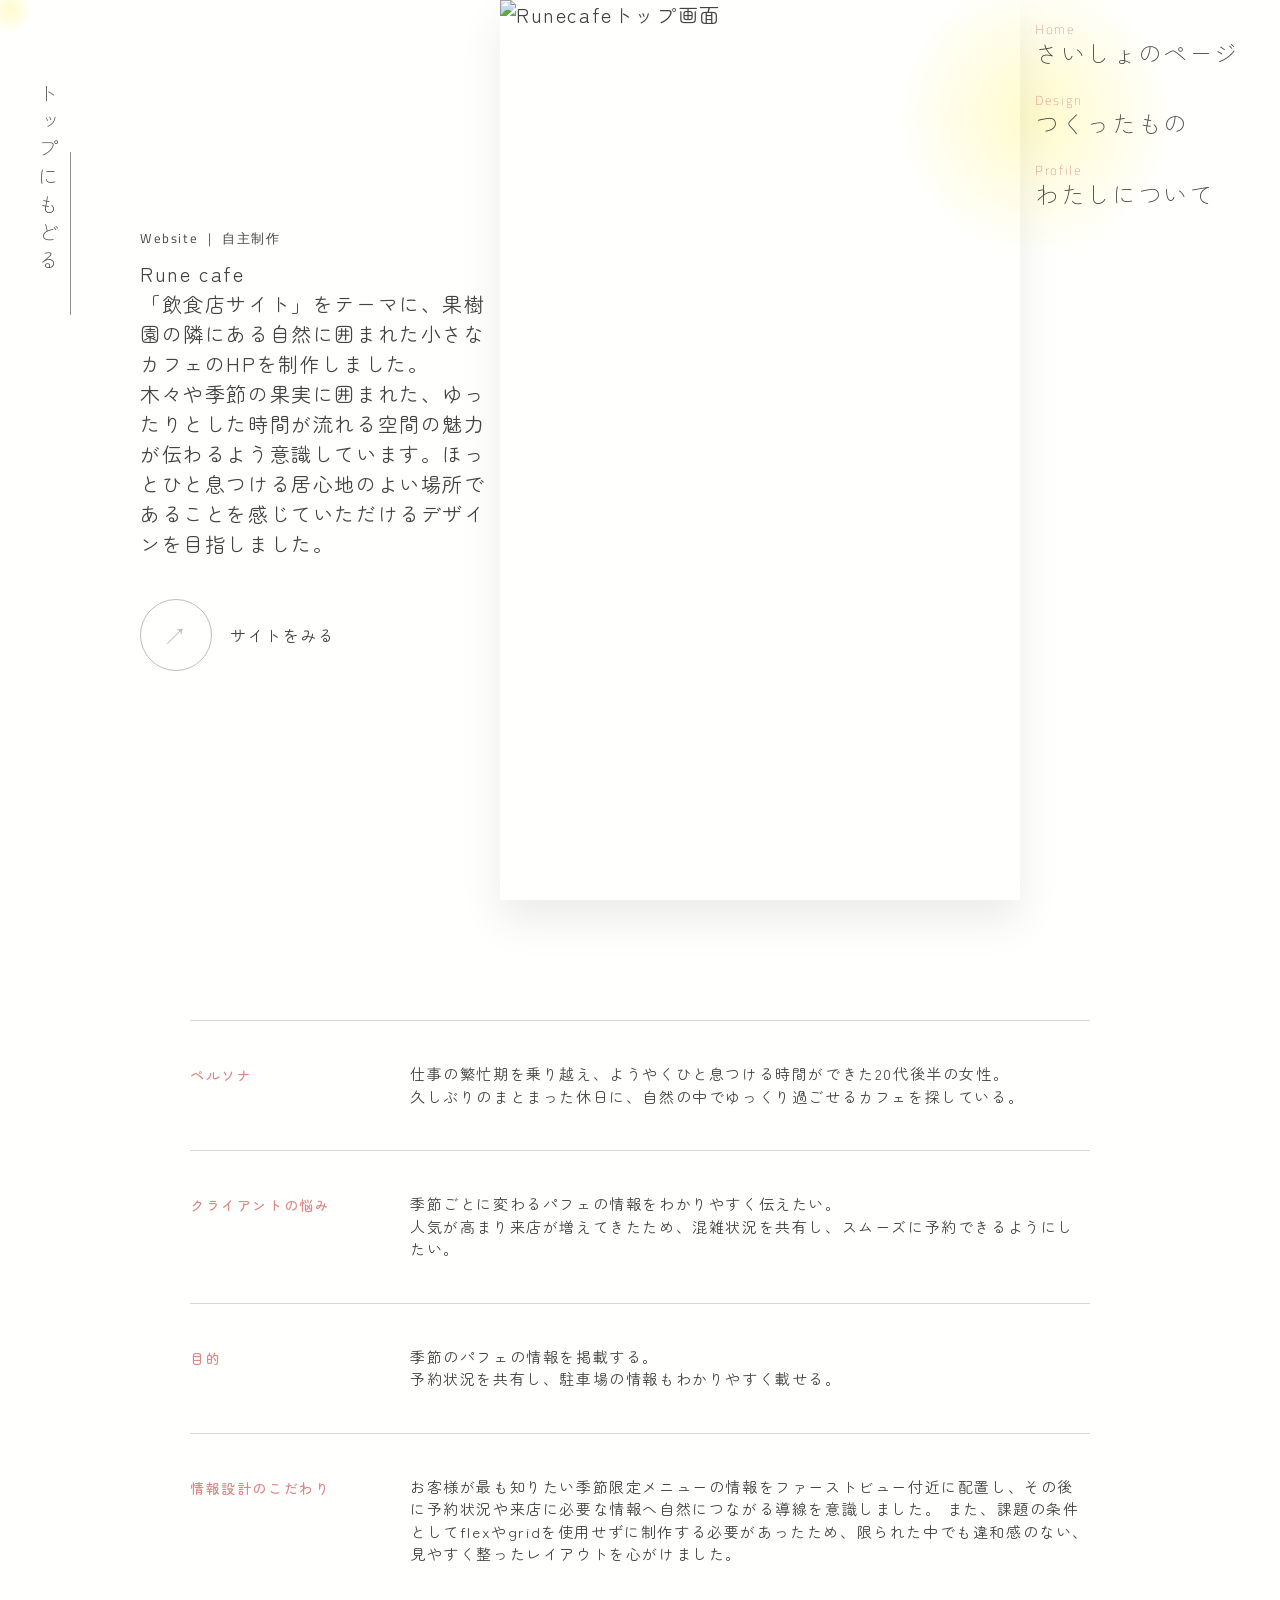
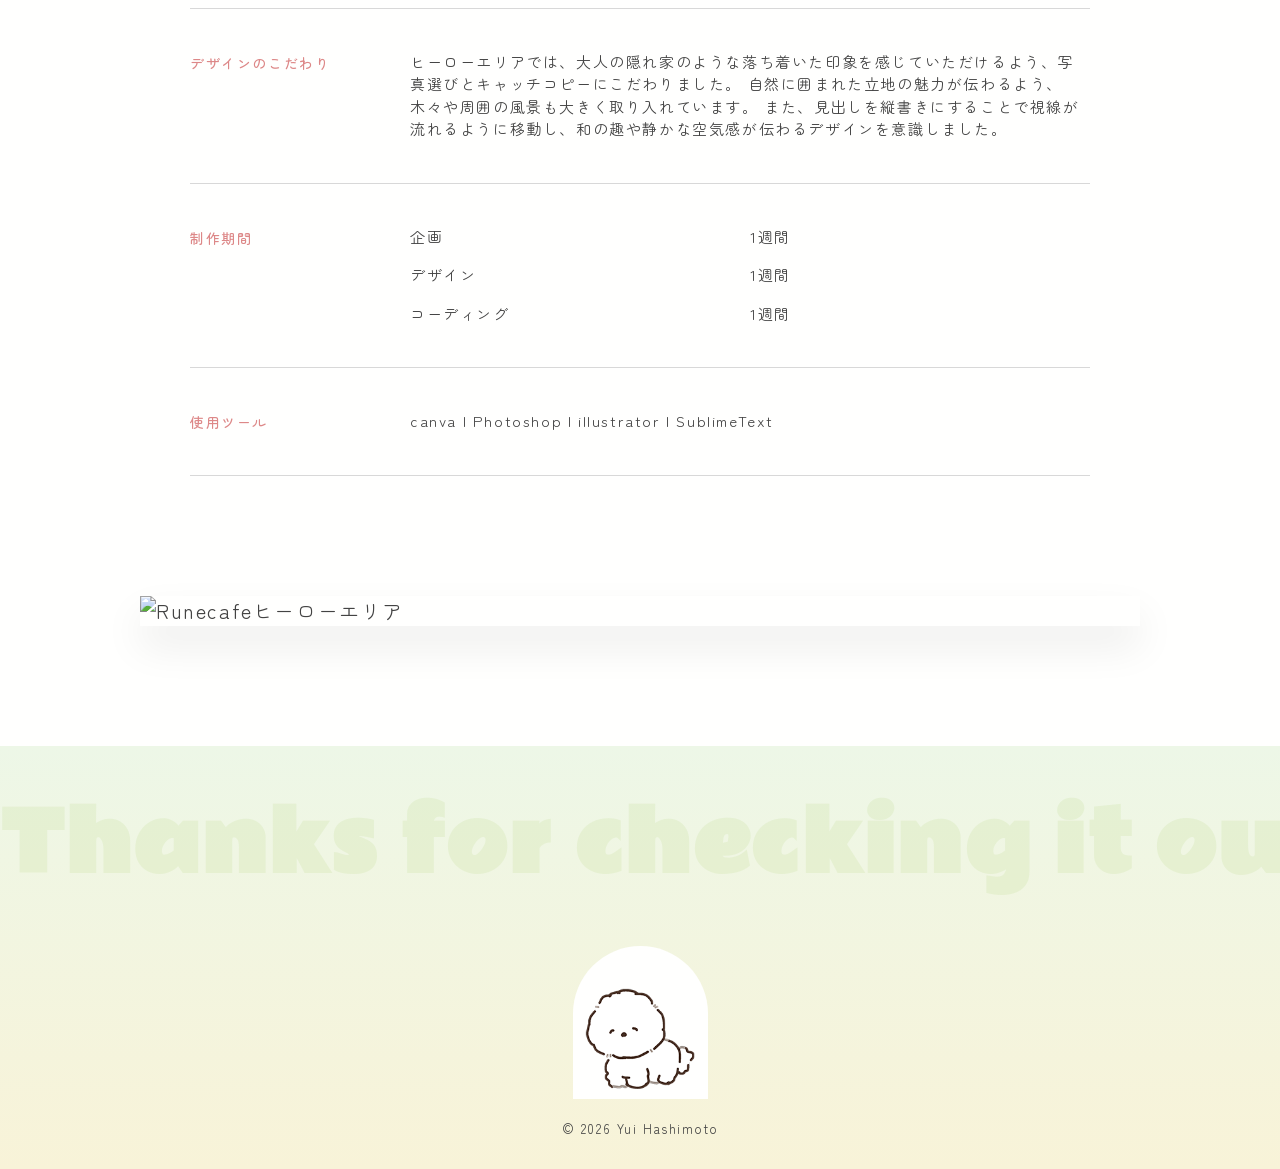
==== cafe.html @ f35b7fc3 "Create cafe.html for Rune cafe portfolio" ====
<!DOCTYPE html>
<html lang="ja">
<head>
	<meta charset="utf-8">
	<meta name="viewport" content="width=device-width, initial-scale=1">
	<title>Rune cafe-はしもとゆいのポートフォリオ</title>
	<!--IEの互換防止-->
	<meta http-equiv="X-UA-Compatible" content="IE=Edge">
	<!--携帯電話リンク防止-->
	<meta name="format-detection" content="telephone=no">
	<!--CSS読み込み-->
	<link rel="stylesheet" href="css/style.css">
	<!--JS読み込み-->
	<script src="js/common.js" defer></script>
	<!--AOSJS-->
   <link href="https://unpkg.com/aos@2.3.1/dist/aos.css" rel="stylesheet">
	<!--Google fontからfont読み込み-->
	<link rel="preconnect" href="https://fonts.googleapis.com">
	<link rel="preconnect" href="https://fonts.gstatic.com" crossorigin>
	<link href="https://fonts.googleapis.com/css2?family=Rammetto+One&family=Titillium+Web:ital,wght@0,200;0,300;1,200&family=Zen+Maru+Gothic:wght@300;400;500&display=swap" rel="stylesheet">
</head>
<body>
	<div class="wrap">
		<header class="header">

			<button class="hamburger" id="hamburger">
				<span></span>
				<span></span>
				<span></span>
			</button>

			<nav id="nav" class="nav">
				<a href="index.html#top" class="nav-item">
					<span class="title-sub">Home</span>
					<span class="nav-main">さいしょのページ</span>
				</a>
				<a href="index.html#works" class="nav-item">
					<span class="title-sub">Design</span>
					<span class="nav-main">つくったもの</span>
				</a>
				<a href="profile.html" class="nav-item">
					<span class="title-sub">Profile</span>
					<span class="nav-main">わたしについて</span>	
				</a>
			</nav>
			<div class="overlay"></div>
		</header>

		<main class="main">
			<a href="#top" class="vertical">トップにもどる</a>
			<!--profile section-->
			<section class="work-hero inner">
				<div class="work-hero-text">
					<p class="work-category">Website ｜ <span class="thin">自主制作</span></p>
					<h1 class="work-title-more">Rune cafe</h1>
					<p class="work-text-more">
						「飲食店サイト」をテーマに、果樹園の隣にある自然に囲まれた小さなカフェのHPを制作しました。<br>
						木々や季節の果実に囲まれた、ゆったりとした時間が流れる空間の魅力が伝わるよう意識しています。ほっとひと息つける居心地のよい場所であることを感じていただけるデザインを目指しました。
					</p>
				    <a href="https://kunren-web.com/webde/food/18hy/" class="site-link" target="_blank"
  rel="noopener noreferrer">
				      <span class="site-link-circle">↗</span>
				      <span>サイトをみる</span>
				    </a>
				</div>
				<div class="work-hero-image">
					<img src="img/cafe-top.jpg" alt="Runecafeトップ画面">
				</div>
    		</section>

		    <section class="detail-list inner">

		      <div class="detail-row">
		        <h2 class="detail-title">ペルソナ</h2>
		        <div class="detail-content">
		          仕事の繁忙期を乗り越え、ようやくひと息つける時間ができた20代後半の女性。<br>
		          久しぶりのまとまった休日に、自然の中でゆっくり過ごせるカフェを探している。
		        </div>
		      </div>

		      <div class="detail-row">
		        <h2 class="detail-title">クライアントの悩み</h2>
		        <div class="detail-content">
		          季節ごとに変わるパフェの情報をわかりやすく伝えたい。<br>
		          人気が高まり来店が増えてきたため、混雑状況を共有し、スムーズに予約できるようにしたい。
		        </div>
		      </div>

		      <div class="detail-row">
		        <h2 class="detail-title">目的</h2>
		        <div class="detail-content">
		          季節のパフェの情報を掲載する。<br>
		          予約状況を共有し、駐車場の情報もわかりやすく載せる。
		        </div>
		      </div>

		      <div class="detail-row">
		        <h2 class="detail-title">情報設計のこだわり</h2>
		        <div class="detail-content">
		        	お客様が最も知りたい季節限定メニューの情報をファーストビュー付近に配置し、その後に予約状況や来店に必要な情報へ自然につながる導線を意識しました。
					また、課題の条件としてflexやgridを使用せずに制作する必要があったため、限られた中でも違和感のない、見やすく整ったレイアウトを心がけました。
		        </div>
		      </div>

		      <div class="detail-row">
		        <h2 class="detail-title">デザインのこだわり</h2>
		        <div class="detail-content">
					ヒーローエリアでは、大人の隠れ家のような落ち着いた印象を感じていただけるよう、写真選びとキャッチコピーにこだわりました。
					自然に囲まれた立地の魅力が伝わるよう、木々や周囲の風景も大きく取り入れています。
					また、見出しを縦書きにすることで視線が流れるように移動し、和の趣や静かな空気感が伝わるデザインを意識しました。
		        </div>
		      </div>

		      <div class="detail-row">
		        <h2 class="detail-title">制作期間</h2>
		        <div class="detail-content schedule">
		          <div class="schedule-item"><span>企画</span><span>1週間</span></div>
		          <div class="schedule-item"><span>デザイン</span><span>1週間</span></div>
		          <div class="schedule-item"><span>コーディング</span><span>1週間</span></div>
		        </div>
		      </div>
		      <div class="detail-row">
		        <h2 class="detail-title">使用ツール</h2>
		        <div class="detail-content">
		          canva | Photoshop | illustrator | SublimeText
		        </div>
		      </div>
		    </section>
		    <section class="design-comp inner">
		    	<h2>
					<img src="img/cafe-hero.jpg" alt="Runecafeヒーローエリア">
				</h2>
			</section>
		</main>

		<!--footer-->
		<footer class="footer">
			<p class="footer-message">
				Thanks for checking it out.
			</p>

			<div class="footer-icon">
				<img src="img/inu-huwahuwa.png" alt="footer icon">
			</div>

			<p class="copyright">
			  © 2026 Yui Hashimoto
			</p>
		</footer>
	</div>

		<!--js-->
			<div id="mouse-stalker" class="mouse-stalker"></div>
		    <script src="https://unpkg.com/aos@2.3.1/dist/aos.js"></script>
		    <script>
			     AOS.init();
		    </script>
</body>
</html>
---- css/style.css ----
@charset "utf-8";
/*-----------Eric Meyer's CSS Reset (HTML5)-------------------------------------*/
/* http://meyerweb.com/eric/tools/css/reset/ 
   v2.0 | 20110126
   License: none (public domain)
*/

html, body, div, span, applet, object, iframe,
h1, h2, h3, h4, h5, h6, p, blockquote, pre,
a, abbr, acronym, address, big, cite, code,
del, dfn, em, img, ins, kbd, q, s, samp,
small, strike, strong, sub, sup, tt, var,
b, u, i, center,
dl, dt, dd, ol, ul, li,
fieldset, form, label, legend,
table, caption, tbody, tfoot, thead, tr, th, td,
article, aside, canvas, details, embed, 
figure, figcaption, footer, header, hgroup, 
menu, nav, output, ruby, section, summary,
time, mark, audio, video {
	margin: 0;
	padding: 0;
	border: 0;
	font-size: 100%;
	font: inherit;
	vertical-align: baseline;
}
/* HTML5 display-role reset for older browsers */
article, aside, details, figcaption, figure, 
footer, header, hgroup, menu, nav, section {
	display: block;
}
body {
	line-height: 1;
}
ol, ul {
	list-style: none;
}
blockquote, q {
	quotes: none;
}
blockquote:before, blockquote:after,
q:before, q:after {
	content: '';
	content: none;
}
table {
	border-collapse: collapse;
	border-spacing: 0;
}
/*--------------------------------------------------------------------------------*/
/*---------------common.js---------------*/
.mouse-stalker {
  pointer-events: none;
  position: fixed;
  top: -10px; 
  left: -10px; 
  width: 40px; 
  height: 40px; 
  background: radial-gradient(
    circle,
    rgba(255, 234, 0, 0.38) 0%,
    rgba(255, 234, 0, 0.22) 38%,
    rgba(255, 234, 0, 0.10) 62%,
    rgba(255, 234, 0, 0) 82%
  );
  opacity: 0.5;
  border-radius: 50%;
  transform: translate(0, 0);
  transition: transform 0.45s cubic-bezier(0.22, 1, 0.36, 1),
    width 0.45s cubic-bezier(0.22, 1, 0.36, 1),
    height 0.45s cubic-bezier(0.22, 1, 0.36, 1),
    top 0.45s cubic-bezier(0.22, 1, 0.36, 1),
    left 0.45s cubic-bezier(0.22, 1, 0.36, 1);
  transition-timing-function: ease-out;
  z-index: 9999;  

  &.is_active {
    top: -40px; 
    left: -40px;
    width: 100px;
    height: 100px;
    transition: 0.2s;
  }
}

/*ホバー時*/
.stalker.is_active {
  transform: scale(2);
  background: cyan;
}

/*フェードインフェードアウト
body{
  opacity: 0;
  transition: opacity 0.6s ease;
}

/*表れ
body.is-show{
  opacity: 1;
}

/*消え
body.is-hide{
  opacity: 0;
}:*/

/*---------------共通項目---------------*/
/*全体の指定*/
html{
	letter-spacing: 0.08rem;
  font-size: clamp(16px, 1.6vw, 20px);
	scroll-behavior: smooth;
	background-color: #fffffe;
	-webkit-text-size-adjust:100%;
  overflow-x: hidden;
  box-sizing: border-box;
}
/*リンクの下線・色の指定*/
a{
	text-decoration: none;
	color: inherit;
}

/*画像*/
img{
	max-width: 100%;
	height: auto;
}

/*フォント*/
.wrap{
	color: #434343;
	font-family: 'Zen Maru Gothic',sans-serif;
	line-height: 1.5;
}
.inner{
	max-width: 1280px;
  width: calc(100% - 280px);
	margin: 0 auto;
}

/* ハンバーガー（PCでは非表示） */
.hamburger {
  display: none;
  width: 40px;
  height: 40px;
  background: transparent;
  border: none;
  cursor: pointer;
  position: relative;
  z-index: 200;
}

.hamburger span {
  display: block;
  width: 28px;
  height: 2px;
  background: #434343;
  margin: 6px auto;
  transition: 0.3s;
}


/*---------------nav---------------*/
/*ナビ 位置*/
.header{
  position: fixed;
  top: 20px;
  right: 40px;
  z-index: 9999;
}
.nav{
	position: relative;
  display: flex;
  flex-direction: column;
  gap: 20px;
}
/* 上の小さい文字 */
.title-sub{
  display: block;
  font-size: 13px;
  margin-bottom: -5px;
  font-family: 'Titillium Web',sans-serif;
  font-weight: 200;
  color: #d88;
}
/*ナビ文字*/
.nav-main{
  font-size: 24px;
  font-weight: 300;
}
.nav-item{
	position: relative;
  transition: transform 0.4s ease;
}
/*ナビ下線*/
.nav-item::after{
  content: "";
  position: absolute;
  left: 0px;
  bottom: -5px;
  width: 0%;
  height: 0.5px;
  background: #434343;
  opacity: 0.6;
  transition: width 0.4s ease;
}

/*ナビ　じんわり円背景*/
.nav::before{
  content: "";
  position: absolute;
  top: 50%;
  left: 0%;
  width: 355px;
  height: 355px;
  background: radial-gradient(circle, rgba(255,234,0,0.2), transparent 70%);
  transform: translate(-50%, -50%) scale(0.8);
  transition: all 0.5s ease;
  border-radius: 50%;
  pointer-events: none;
  z-index: 0;
}

/*ホバー*/
.nav-item:hover::after{
  width: 100%;
  opacity: 0.6;
}
.nav-item:hover{
  transform: translateX(5px);
}
/*---------------top---------------*/
/*はしもとゆい　縦書き*/
.vertical{
  writing-mode: vertical-rl;
  letter-spacing: 8px;
  font-size: clamp(16px, 1.6vw, 24px);
  position: fixed;
  left: 2.5%;
  top:20%;
  transform: translateY(-50%);
  z-index: 99;
  font-weight: 300;
}
.vertical::after{
  content:"";
  position: absolute;
  top: 70px;
  right: -8px;
  width: 0.5px;
  height: 163px;
  background: #434343;
  opacity: 0.6;
}
/*ヒーローエリアレイアウト*/
.hero{
	position: relative;
	height: 100vh;
    display: flex;
  align-items: center;
}
.text{
	position: relative;
  z-index: 2;
  width: 45%;
}
/*背景*/
.text::before {
  content: "";
  position: absolute;
  top: 0px;
  left: 180px;
  width: 307px;
  height: 307px;
  background: radial-gradient(
    circle,
    rgba(179, 255, 167, 0.2),
    transparent 70%
  );
  border-radius: 50%;
  pointer-events: none;
  z-index: -1;
}

.text::after {
  content: "";
  position: absolute;
  top: -180px;
  left: 0px;
  width: 307px;
  height: 307px;
  background: radial-gradient(
    circle,
    rgba(232, 117, 186, 0.2),
    transparent 70%
  );
  border-radius: 50%;
  pointer-events: none;
  z-index: -1;
}

/*タイトル*/
.top-title{
	font-size: clamp(24px, 1.6vw, 34px);
	font-family: 'Titillium Web',sans-serif;
	font-weight: 200;
}
/*わたしの作品集*/
.h1-sub{
	font-size: clamp(13px, 1.6vw, 16px);
  margin-top: 12px;
  font-weight: 300;
}
/*英文*/
.sub{
  color: #d88;
  font-size: clamp(13px, 1.6vw, 16px);
  margin-top: 12px;
  font-family: 'Titillium Web',sans-serif;
  font-weight: 200;
  word-break: break-word;
  overflow-wrap: break-word;
}
/* 中央画像（アーチ型） */
.top-img img{
  display: block;
  border-radius: 500px 500px 0 0;
}
.top-img{
  position: absolute;
  left: 50%;
  bottom: 0;
  transform: translateX(-50%);
  width: clamp(280px, 42vw, 530px);
}
.top-img::after {
  content: "";
  position: absolute;
  top: 60%;
  right: clamp(-80px, -8vw, -150px);
  width: 307px;
  height: 307px;
  background: radial-gradient(
    circle,
    rgba(232, 117, 186, 0.22),
    transparent 70%
  );
  border-radius: 50%;
  pointer-events: none;
  z-index: -1;
}
.works {
  padding: 140px 0 180px;
  position: relative;
}

.works-head {
  margin-bottom: 100px;
}

.section-title {
  font-size: 32px;
  margin-top: 8px;
  position: relative;
  display: inline-block;
}

.section-title::after {
  content: "";
  position: absolute;
  left: 0;
  bottom: -10px;
  width: 100%;
  height: 1px;
  background: #bdbdbd;
}

.section-text {
  margin-top: 40px;
  font-size: 15px;
  line-height: 2;
  color: #666;
}

/* 各作品 */

.work-item {
  display: flex;
  align-items: center;
  gap: 80px;
  margin-bottom: 140px;
}
.work-item:last-child {
  margin-bottom: 0;
}
.work-item.reverse {
  flex-direction: row-reverse;
  position: relative;
}
.work-image {
  width: 55%;
  box-shadow: 0 20px 40px rgba(0,0,0,0.1);
  height: 400px;
  overflow-y: scroll;
}
.work-movie{
  width: 55%;
  box-shadow: 0 20px 40px rgba(0,0,0,0.1);
}
.work-image img {
  width: 100%;
  display: block;
}

.work-content {
  max-width: 40%;
}

.work-category {
  font-size: 13px;
  margin-bottom: 10px;
  font-family: 'Titillium Web', sans-serif;
}

.work-title {
  font-size: 32px;
  margin-bottom: 15px;
}

.work-text {
  font-size: 16px;
  margin-bottom: 0px;
  position: relative;
}
/*背景*/
.work-text::before {
  content: "";
  position: absolute;
  top: -10%;
  left: 180px;
  width: 307px;
  height: 307px;
  background: radial-gradient(
    circle,
    rgba(179, 255, 167, 0.2),
    transparent 70%
  );
  border-radius: 50%;
  pointer-events: none;
  z-index: -1;
}

.work-item.reverse::after {
  content: "";
  position: absolute;
  top: 0%;
  left: -10px;
  width: 307px;
  height: 307px;
  background: radial-gradient(
    circle,
    rgba(232, 117, 186, 0.22),
    transparent 70%
  );
  border-radius: 50%;
  pointer-events: none;
  z-index: -1;
}
.work-tag {
  font-size: 13px;
  color: #d88;
  margin-bottom: 36px;
  font-family: 'Titillium Web', sans-serif;
}

.more-link {
  display: inline-flex;
  align-items: center;
  gap: 14px;
  font-size: 15px;
  transition: 0.3s;
}

.more-link span {
  width: 34px;
  height: 34px;
  border: 1px solid #999;
  border-radius: 50%;
  display: grid;
  place-items: center;
  font-size: 16px;
}

.more-link:hover {
  transform: translateX(4px);
}

.video-thumb img {
  width: 100%;
  display: block;
  transition: 0.3s;
}

.video-thumb:hover img {
  opacity: 0.85;
}

/* 中央の再生ボタン */
.video-thumb {
  position: relative;
  display: block;
  width: 100%;
}
.play-btn {
  position: absolute;
  top: 50%;
  left: 50%;
  transform: translate(-50%, -50%);

  width: 80px;
  height: 80px;
  border-radius: 50%;

  background: rgba(255, 255, 255, 0.85);
  color: #444;

  display: flex;
  align-items: center;
  justify-content: center;

  font-size: 32px;
  transition: 0.3s;
}

/* hoverで少し大きく */
.video-thumb:hover .play-btn {
  transform: translate(-50%, -50%) scale(1.08);
}

/*背景アニメーション*/
.bg-slider {
  overflow: hidden;
  width: 100%;
  position: relative;
  z-index: -1;
}
.bg-slider-inner {
  display: flex;
  width: max-content;
  animation: scroll 50s linear infinite;
}

.bg-slider img {
  width: clamp(180px, 26vw, 374px);
  height: clamp(120px, 18vw, 250px);
  object-fit: cover;
  margin-right: clamp(10px, 1.5vw, 20px);
  border-radius: clamp(12px, 2vw, 30px);
  flex-shrink: 0;
}
@keyframes scroll{
  0%{
    transform: translateX(-50%);
  }
  100%{
    transform: translateX(0);
  }
}

/*--------------profile section------------*/
.profile {
  padding: 150px 0 189px;
}

.profile-head {
  margin-bottom: 80px;
}

.profile-area {
  display: flex;
  align-items: center;
  justify-content: space-between;
  max-width: 1100px;
  margin: 0 auto;
  gap: 40px;
}

.profile-text {
  width: 48%;
}

.profile-name {
  font-size: 24px;
  margin-bottom: 11px;
}

.profile-name span {
  font-size: 28px;
  font-family: 'Titillium Web', sans-serif;
  font-weight: 200;
  color: #d88;
}

.profile-birth {
  margin-bottom: 36px;
}

.profile-description {
  margin-bottom: 50px;
}

.profile-image {
  width: 42%;
}

.profile-image img {
  width: 434px;
  border-radius: 50%;
  display: block;
}

.profile-text .more-link {
  display: flex;
  justify-content: flex-end;
  position: relative;
}



/*--------footer--------*/
.footer {
  padding: 40px 0 30px;
  text-align: center;
  background: linear-gradient(
    to bottom,
    #edf7e7 0%,
    #f8f3d8 100%
  );
  position: relative;
  overflow: hidden;
}

.footer-message {
  font-size: 80px;
  font-family: 'Rammetto One', sans-serif;
  font-weight: 600;
  color: rgba(190, 220, 138, 0.2);
  white-space: nowrap;
}
/* 窓型の枠 */
.footer-icon {
  width: 135px;
  height: 153px;
  margin: 40px auto 20px;
  background: #fffffe;
  border-radius: 70px 70px 0 0;
  display: flex;
  align-items: center;
  justify-content: center;
  overflow: hidden;
}
.footer-icon img{
  width: 120px;
  height: auto;
  display: block;
  margin-top: 40px;
}

.copyright {
  font-size: 13px;
  color: #434343;
}

/*-----skills/strengths-------*/
.profile-more{
  padding-top: 120px;
}
.profile-image-more img{
  border-radius: 30px;
}
.skills,
.strengths {
  position: relative;
}

/* 各ブロック */
.skill-item,
.strength-item {
  margin-bottom: 100px;
  position: relative;
}

.skill-item:last-child,
.strength-item:last-child {
  margin-bottom: 0;
}

/* 背景のふんわり装飾 */
.skill-item::before,
.strength-item:nth-child(even)::before {
  content: "";
  position: absolute;
  width: 280px;
  height: 280px;
  border-radius: 50%;
  background: radial-gradient(
    circle,
    rgba(179, 255, 167, 0.18),
    transparent 70%
  );
  top: -60px;
  left: -80px;
  z-index: -1;
  pointer-events: none;
}

.skill-item:nth-child(even)::after,
.strength-item:nth-child(odd)::after {
  content: "";
  position: absolute;
  width: 260px;
  height: 260px;
  border-radius: 50%;
  background: radial-gradient(
    circle,
    rgba(232, 117, 186, 0.16),
    transparent 70%
  );
  right: 0;
  top: 20px;
  z-index: -1;
  pointer-events: none;
}

/* タイトル */
.skill-title {
  font-size: 28px;
  margin-bottom: 10px;
  position: relative;
  display: inline-block;
}
.strength-title{
  color: #d88;
}
/* 本文 */
.skill-text {
  font-size: 16px;
  margin-bottom: 24px;
}
.container ul{
  margin-left: 30px;
}
.container ul li{
  margin-bottom: 15px;
  font-size: 16px;
}
.container ul li strong{
  color: #d88;
  font-weight: 600;
  font-size: 20px;
  font-family: 'Titillium Web',sans-serif;
}
.skill-item{
  display: flex;
  justify-content: center;
  align-items: center;
  gap: 60px;
}
.skill-content{
  flex: 1;
}
.skill-img{
  max-width: 300px;
  flex-shrink: 0;
  margin-right: 100px;
}
.strengths {
  margin-bottom: 120px;
}

/*つくったもの*/
.work-hero {
  display: flex;
  align-items: center;
  justify-content: space-between;
  height: 100vh;
}

.work-hero-text {
  width: 35%;
  display: flex;
  flex-direction: column;
  justify-content: center;
}

.work-title {
  font-size: clamp(32px, 4vw, 48px);
}

.work-text {
  font-size: 16px;
  line-height: 2;
}

.work-hero-image {
  width: 52%;
  height: 100vh;
  margin-right: 120px;
  overflow-y: scroll;    /* ← 縦スクロールできる */
  overflow-x: hidden;
  z-index: 9999;
  box-shadow: 0 20px 40px rgba(0, 0, 0, 0.08);
}

/* 画像 */
.work-hero-image img {
  width: 100%;
  height: auto;
  object-fit: cover;
  display: block;
}

/*サイトを見る*/
.site-link {
  display: inline-flex;
  align-items: center;
  gap: 18px;
  margin-top: 40px;
  font-size: 16px;
  transition: 0.4s ease;
}

.site-link-circle {
  width: 70px;
  height: 70px;
  border: 1px solid #bdbdbd;
  border-radius: 50%;
  display: flex;
  align-items: center;
  justify-content: center;
  font-size: 24px;
  transition: 0.4s ease;
  color: #bdbdbd;
}

/* hover */
.site-link:hover {
  transform: translateX(6px);
}

.site-link:hover .site-link-circle {
  border-color: #d88;
  color: #d88;
  transform: rotate(10deg) scale(1.05);
  box-shadow: 0 10px 30px rgba(0,0,0,0.06);
}
/*こだわり*/
.detail-list {
  max-width: 900px;
  margin: 0 auto;
  border-top: 1px solid #d8d8d8;
  margin-top: 120px;
}

.detail-row {
  display: grid;
  grid-template-columns: 180px 1fr;
  gap: 40px;
  padding: 42px 0;
  border-bottom: 1px solid #d8d8d8;
}

    .detail-title {
      font-size: 14px;
      color: #D88;
      font-weight: 500;
      padding-top: 2px;
    }

    .detail-content {
      font-size: 15px;
    }

    .schedule {
      display: grid;
      gap: 8px;
      max-width: 420px;
    }

    .schedule-item {
      display: grid;
      grid-template-columns: 1fr 80px;
      gap: 24px;
    }

    .back-link {
      display: inline-block;
      margin-top: 56px;
      font-size: 14px;
      color: #888;
    }

.design-comp {
  max-width: 1280px;
  margin: 120px auto;
}

.design-comp img {
  width: 100%;
  display: block;
  box-shadow: 0 20px 40px rgba(0,0,0,0.08);
}
.schedule {
  display: flex;
  flex-direction: column;
  gap: 16px;
}


/*=====================
レスポンシブ
=====================*/

@media (max-width: 850px) {
  /*写真アニメーション*/
  .bg-slider-inner {
    animation: scroll 40s linear infinite;
  }

  .bg-slider img {
    width: clamp(160px, 42vw, 260px);
    height: clamp(110px, 28vw, 180px);
  }
 /*全体*/
 .mouse-stalker{
  display: none;
 }
  html,
  body {
    overflow-x: hidden;
  }

  .inner {
    width: 90%;
    max-width: 90%;
  }

  /*fixed系は非表示*/
  .vertical {
    display: none;
  }

.hero{
    height: 100vh;
    display: flex;
    flex-direction: column;
    justify-content: space-between;
    align-items: center;
    text-align: center;
  }

  .top-title {
    font-size: clamp(24px, 5vw, 30px);
  }

  .h1-sub {
    font-size: clamp(12px, 2.8vw, 15px);
  }

  .sub {
    font-size: clamp(12px, 2.8vw, 14px);
  }
  .text{
    padding: 10px 0;
  }
  .text > *{
  margin-bottom: -7px;
}
.text > *:last-child{
  margin-bottom: 0;
}
  .text::before {
    width: 220px;
    height: 220px;
    left: 100%;
    top: 70px;
    transform: translateX(-50%);
  }

  .text::after {
    width: 200px;
    height: 200px;
    top: -15px;
    left: 0%;
    transform: translateX(-50%);
  }

  .top-img {
    position: relative;
    left: auto;
    bottom: 0;
    transform: none;
    width: min(75vw, 360px);
    margin: 0 auto;
    order: 2;
  }

.works {
    padding: 90px 0;
  }

  .works-head {
    margin-bottom: 60px;
  }

  .section-title {
    font-size: clamp(24px, 4vw, 30px);
  }

  .section-text {
    font-size: 14px;
    margin-top: 30px;
  }

  .work-item,
  .work-item.reverse {
    flex-direction: column;
    align-items: flex-start;
    gap: 36px;
    margin-bottom: 80px;
  }

  .work-image,
  .work-movie,
  .work-content {
    width: 100%;
    max-width: 100%;
  }

.work-image{
  height: 280px;
  overflow-y: scroll;
}
  .work-title {
    font-size: clamp(22px, 4vw, 28px);
    line-height: 1.4;
  }

  .work-text {
    font-size: 14px;
    line-height: 1.9;
  }

  .work-tag {
    font-size: 12px;
    line-height: 1.8;
  }

  .work-text::before {
  content: "";
  position: absolute;
  top: 30px;
  left: 10px;
  width: 200px;
  height: 200px;
  background: radial-gradient(
    circle,
    rgba(179, 255, 167, 0.2),
    transparent 70%
  );
  border-radius: 50%;
  pointer-events: none;
  z-index: -1;
}

.work-item:nth-child(even) .work-text::after {
  content: "";
  position: absolute;
  top: -150px;
  left: 250px;
  width: 200px;
  height: 200px;
  background: radial-gradient(
    circle,
    rgba(232, 117, 186, 0.2),
    transparent 70%
  );
  border-radius: 50%;
  pointer-events: none;
  z-index: -1;
}
   .profile {
    padding: 100px 0;
  }

  .profile-head {
    margin-bottom: 60px;
  }

  .profile-area {
    flex-direction: column;
    gap: 20px;
  }

  .profile-text,
  .profile-image {
    width: 100%;
  }

  .profile-image img {
    width: 100%;
    max-width: 320px;
    margin: 0 auto;
  }

  .profile-name {
    font-size: 22px;
  }

  .profile-name span {
    font-size: 20px;
  }

  .profile-description {
    font-size: 14px;
    line-height: 2;
    margin-bottom: 40px;
  }

  .profile-text .more-link {
    justify-content: flex-start;
  }

.footer {
    padding: 80px 0 60px;
  }

  .footer-message {
    font-size: clamp(32px, 7vw, 52px);
    white-space: normal;
  }

  .footer-icon {
    width: 100px;
    height: 120px;
  }

  .footer-icon img {
    width: 90px;
  }

  .vertical {
    display: none;
  }

  .header {
    display: block;
    position: fixed;
    top: 20px;
    right: 20px;
    z-index: 999;
  }

  /* ハンバーガー表示 */
  .hamburger {
    display: flex;
    flex-direction: column;
    justify-content: center;
    align-items: center;
    width: 52px;
    height: 52px;
    background: rgba(255,255,255,0.9);
    border-radius: 50%;
    border: 1px solid rgba(0,0,0,0.05);
    box-shadow: 0 8px 20px rgba(0,0,0,0.08);
    backdrop-filter: blur(8px);
    z-index: 10000;
  }

  .hamburger span {
    display: block;
    width: 24px;
    height: 1px;
    background: #434343;
    margin: 4px 0;
    transition: 0.35s ease;
  }

  /* nav初期状態（閉じてる） */
  .nav {
    position: fixed;
    top: 0;
    right: -100%;
    width: 80%;
    max-width: 320px;
    height: 100vh;
    background: rgba(255,255,254,0.97);
    backdrop-filter: blur(12px);
    display: flex;
    flex-direction: column;
    justify-content: center;
    align-items: flex-start;
    gap: 36px;
    padding: 0px 40px;
    transition: right 0.4s ease;
    box-shadow: -10px 0 30px rgba(0,0,0,0.06);
    z-index: 998;
  }

  /* 開いた時 */
  .nav.active {
    right: 0;
  }

/*開いている間は背景を暗く*/
.overlay{
  position: fixed;
  inset: 0;
  background-color: rgba(0, 0, 0, 0.8);
  opacity: 0;
  visibility: hidden;
  transition: 0.3s ease;
  z-index: 997;
}
.overlay.active{
  opacity: 1;
  visibility: visible;
}
/*スクロールできなくする*/
.no-scroll{
  overflow: hidden;
}

/* 表示時 */
.menu-overlay.active {
  opacity: 1;
  visibility: visible;
}

  /* 黄色背景はスマホでは消す */
  .nav::before {
    display: none;
  }

  .nav-item {
    font-size: 18px;
    transform: none;
  }

  .nav-main {
    font-size: 22px;
  }

  .title-sub {
    font-size: 12px;
    margin-bottom: 4px;
  }

  /* hoverずれ防止 */
  .nav-item:hover {
    transform: none;
  }

  .nav-item::after {
    bottom: -8px;
  }

  .hamburger.active span:nth-child(1) {
    transform: translateY(9px) rotate(45deg);
  }

  .hamburger.active span:nth-child(2) {
    opacity: 0;
  }

  .hamburger.active span:nth-child(3) {
    transform: translateY(-9px) rotate(-45deg);
  }
/*profile*/
   .skills,
  .strengths {
    padding: 0;
  }

  .skill-item,
  .strength-item {
    margin-bottom: 70px;
  }

  .skill-title {
    font-size: 22px;
  }

  .skill-text {
    font-size: 15px;
    margin-bottom: 24px;
  }

  .skill-item::before,
  .skill-item::after,
  .strength-item::before,
  .strength-item::after {
    width: 180px;
    height: 180px;
  }
  .skill-item {
    flex-direction: column;
    align-items: flex-start;
    gap: 30px;
  }

  .skill-img {
    margin-right: 0;
    margin: 0 auto;
    max-width: 240px;
  }
  .container ul{
  margin-left: 0px;
}
.profile-more{
  padding-top: 120px;
}
.profile-image-more img{
  width: 90%;
  margin: 0 auto;
}
.work-hero {
    height: auto;
    min-height: auto;
    display: flex;
    flex-direction: column-reverse;
    align-items: center;
    justify-content: flex-start;
    gap: 40px;
    padding-top: 100px;
    padding-bottom: 40px;
  }

  .work-hero-text {
    width: 100%;
    text-align: left;
  }

  .work-hero-image {
   width: 100%;
    height:35vh;
    margin: 0 auto;
    overflow-y: auto;
    overflow-x: hidden;
  }

  .work-hero-image img {
    width: 100%;
    height: auto;
    display: block;
  }

  .work-title {
    font-size: clamp(24px, 6vw, 32px);
    margin-bottom: 20px;
  }

  .work-text {
    font-size: 14px;
    line-height: 2;
  }

  .site-link {
    margin-top: 32px;
  }

.detail-row {
        grid-template-columns: 1fr;
        gap: 16px;
        padding: 32px 0;
      }

      .schedule-item {
        grid-template-columns: 1fr;
        gap: 0;
      }

      .site-link-circle {
        width: 68px;
        height: 68px;
      }
.site-link-circle {
    width: 60px;
    height: 60px;
    font-size: 20px;
  }

  .detail-list {
    width: 100%;
    margin-top: 60px;
  }

  .detail-row {
    grid-template-columns: 1fr;
    gap: 16px;
    padding: 28px 0;
  }

  .design-comp {
    margin: 60px auto;
    max-width: 100%;
  }
  .schedule {
  display: flex;
  flex-direction: column;
  gap: 16px;
}

.schedule-item {
  display: flex;
  align-items: center;
  justify-content: space-between;
  gap: 40px;
  padding-bottom: 8px;
  border-bottom: 1px solid rgba(0,0,0,0.05);
}

.schedule-item span:first-child {
  min-width: 120px;
}

.schedule-item span:last-child {
  white-space: nowrap;
}
}
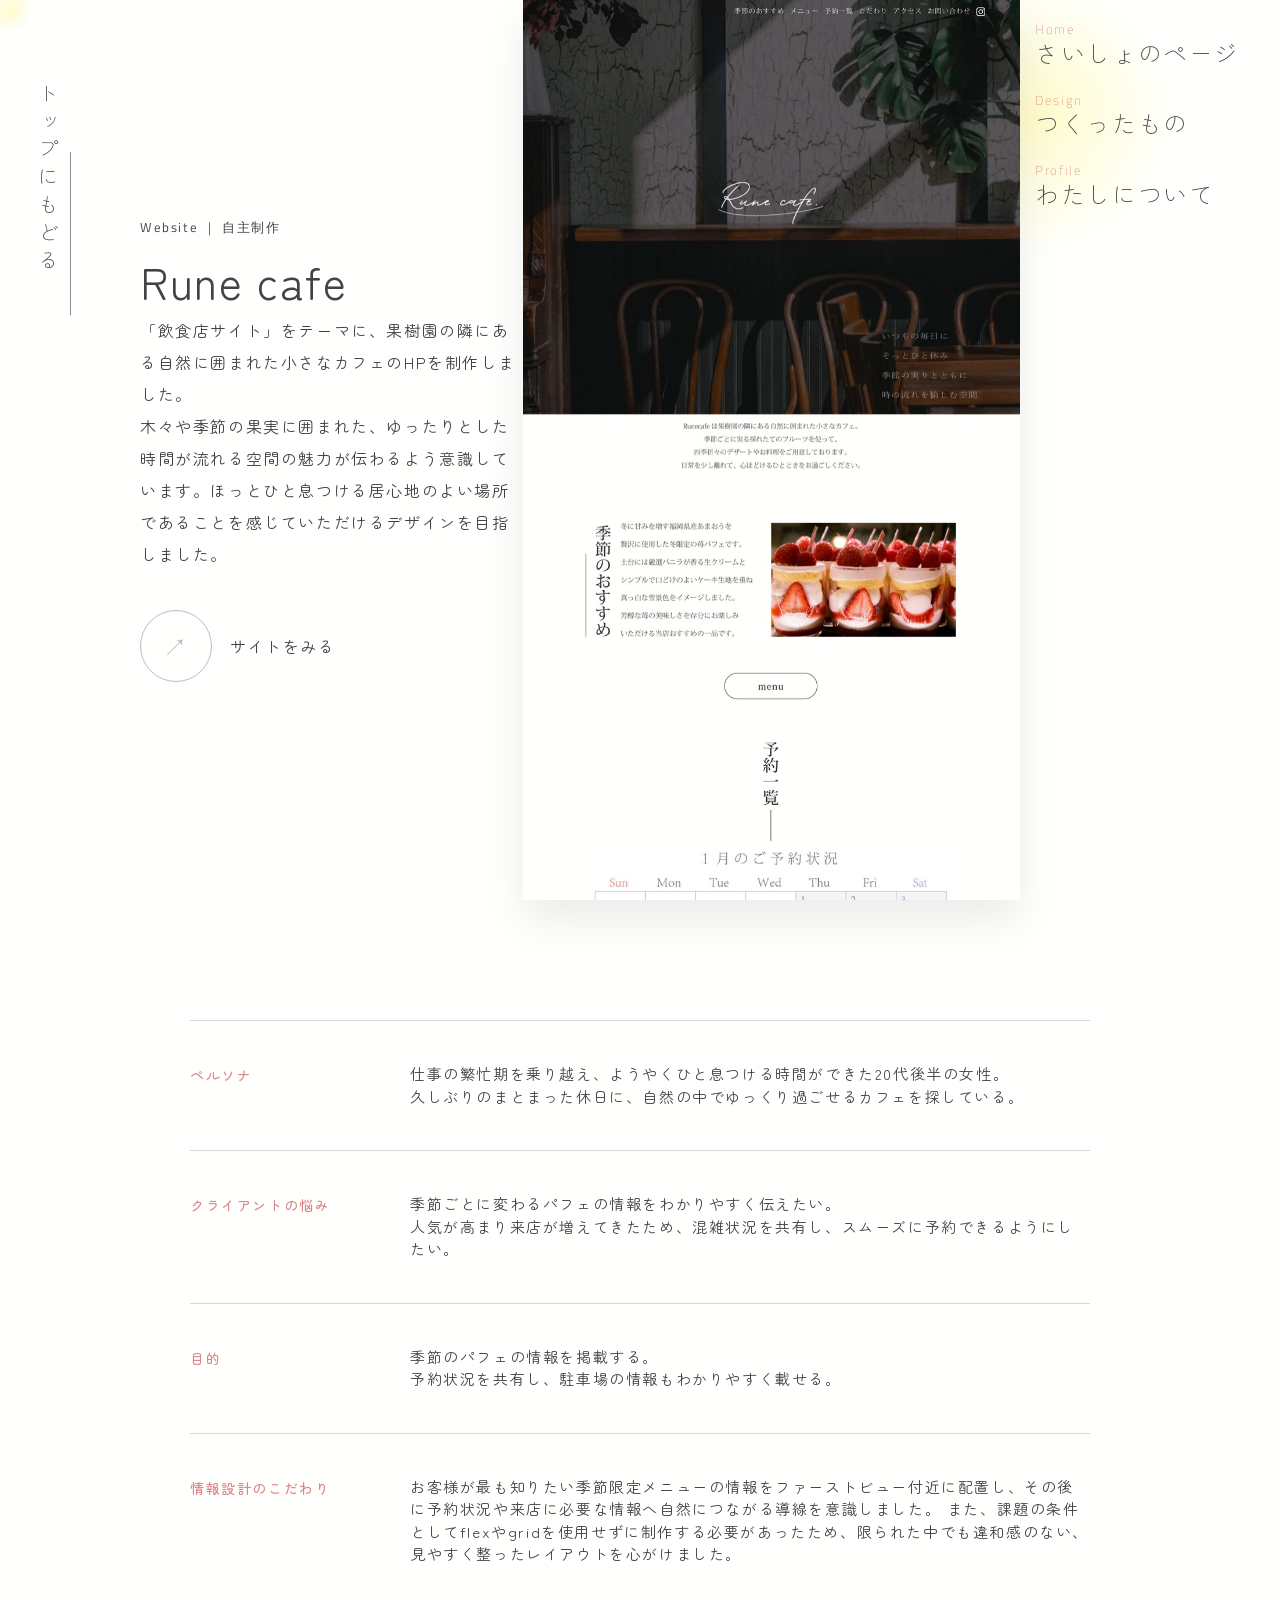
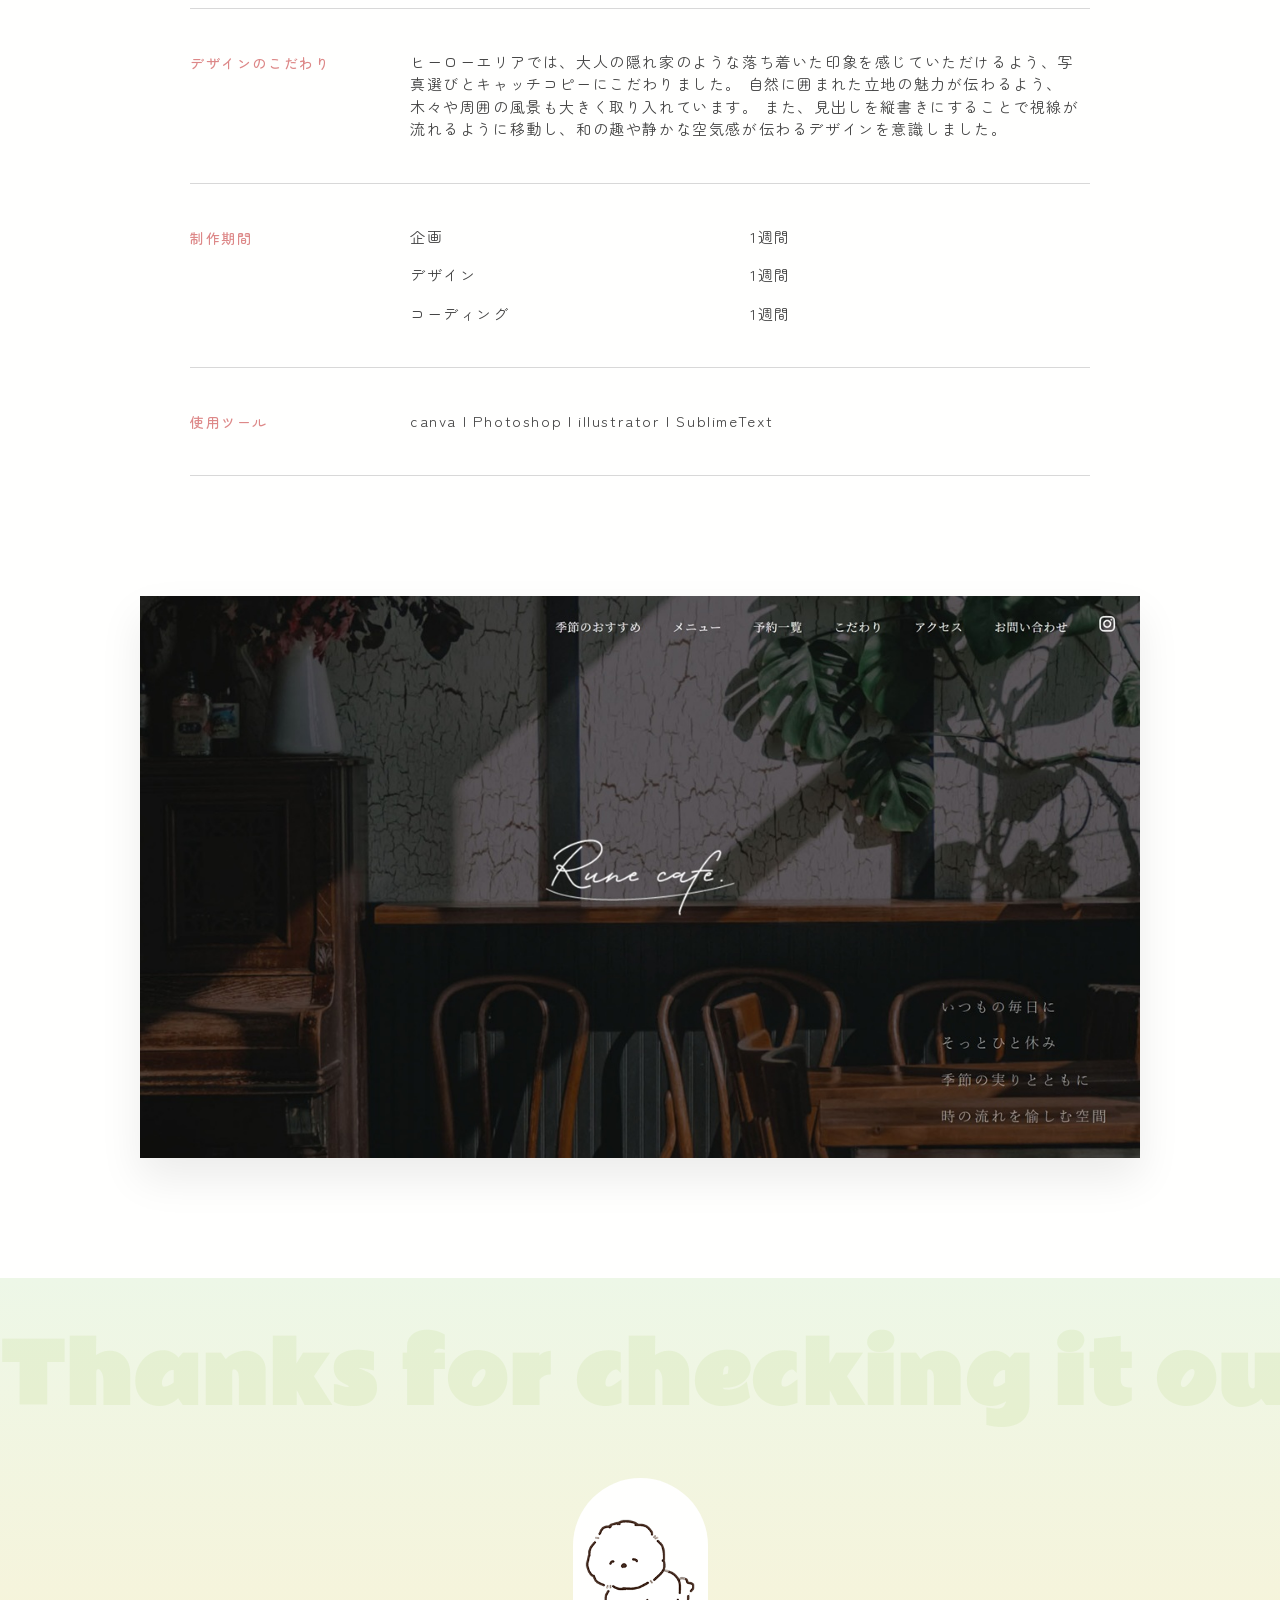
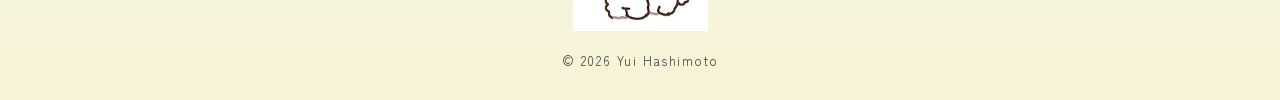
==== commit ab5be855: "Update cafe.html" ====
--- a/cafe.html
+++ b/cafe.html
@@ -70,7 +70,7 @@
 
 		    <section class="detail-list inner">
 
-		      <div class="detail-row">
+		      <div class="detail-row" data-aos="fade-up">
 		        <h2 class="detail-title">ペルソナ</h2>
 		        <div class="detail-content">
 		          仕事の繁忙期を乗り越え、ようやくひと息つける時間ができた20代後半の女性。<br>
@@ -78,7 +78,7 @@
 		        </div>
 		      </div>
 
-		      <div class="detail-row">
+		      <div class="detail-row" data-aos="fade-up">
 		        <h2 class="detail-title">クライアントの悩み</h2>
 		        <div class="detail-content">
 		          季節ごとに変わるパフェの情報をわかりやすく伝えたい。<br>
@@ -86,7 +86,7 @@
 		        </div>
 		      </div>
 
-		      <div class="detail-row">
+		      <div class="detail-row" data-aos="fade-up">
 		        <h2 class="detail-title">目的</h2>
 		        <div class="detail-content">
 		          季節のパフェの情報を掲載する。<br>
@@ -94,7 +94,7 @@
 		        </div>
 		      </div>
 
-		      <div class="detail-row">
+		      <div class="detail-row" data-aos="fade-up">
 		        <h2 class="detail-title">情報設計のこだわり</h2>
 		        <div class="detail-content">
 		        	お客様が最も知りたい季節限定メニューの情報をファーストビュー付近に配置し、その後に予約状況や来店に必要な情報へ自然につながる導線を意識しました。
@@ -102,7 +102,7 @@
 		        </div>
 		      </div>
 
-		      <div class="detail-row">
+		      <div class="detail-row" data-aos="fade-up">
 		        <h2 class="detail-title">デザインのこだわり</h2>
 		        <div class="detail-content">
 					ヒーローエリアでは、大人の隠れ家のような落ち着いた印象を感じていただけるよう、写真選びとキャッチコピーにこだわりました。
@@ -111,7 +111,7 @@
 		        </div>
 		      </div>
 
-		      <div class="detail-row">
+		      <div class="detail-row" data-aos="fade-up">
 		        <h2 class="detail-title">制作期間</h2>
 		        <div class="detail-content schedule">
 		          <div class="schedule-item"><span>企画</span><span>1週間</span></div>
@@ -119,14 +119,14 @@
 		          <div class="schedule-item"><span>コーディング</span><span>1週間</span></div>
 		        </div>
 		      </div>
-		      <div class="detail-row">
+		      <div class="detail-row" data-aos="fade-up">
 		        <h2 class="detail-title">使用ツール</h2>
 		        <div class="detail-content">
 		          canva | Photoshop | illustrator | SublimeText
 		        </div>
 		      </div>
 		    </section>
-		    <section class="design-comp inner">
+		    <section class="design-comp inner" data-aos="fade-up">
 		    	<h2>
 					<img src="img/cafe-hero.jpg" alt="Runecafeヒーローエリア">
 				</h2>
--- a/css/style.css
+++ b/css/style.css
@@ -93,9 +93,8 @@
 /*フェードインフェードアウト
 body{
   opacity: 0;
-  transition: opacity 0.6s ease;
-}
-
+  transition: opacity 0.2s ease;
+}
 /*表れ
 body.is-show{
   opacity: 1;
@@ -144,13 +143,19 @@
 /* ハンバーガー（PCでは非表示） */
 .hamburger {
   display: none;
-  width: 40px;
-  height: 40px;
-  background: transparent;
+  position: fixed;
+  top: 20px;
+  right: 20px;
+
+  width: 52px;
+  height: 52px;
+
+  z-index: 10000;
+
+  background: rgba(255,255,255,0.9);
+  border-radius: 50%;
   border: none;
   cursor: pointer;
-  position: relative;
-  z-index: 200;
 }
 
 .hamburger span {
@@ -169,7 +174,7 @@
   position: fixed;
   top: 20px;
   right: 40px;
-  z-index: 9999;
+  z-index: 100;
 }
 .nav{
 	position: relative;
@@ -221,7 +226,7 @@
   transition: all 0.5s ease;
   border-radius: 50%;
   pointer-events: none;
-  z-index: 0;
+  z-index: -1;
 }
 
 /*ホバー*/
@@ -788,19 +793,29 @@
   justify-content: space-between;
   height: 100vh;
 }
-
-.work-hero-text {
-  width: 35%;
+.work-hero-movie{
   display: flex;
-  flex-direction: column;
-  justify-content: center;
-}
-
-.work-title {
-  font-size: clamp(32px, 4vw, 48px);
-}
-
-.work-text {
+  align-items: center;
+  justify-content: flex-start;
+  gap: clamp(24px, 4vw, 80px);
+  min-height: 100vh;
+}
+.work-hero-movie
+.work-movie-more{
+  flex: 1 1 55%;
+  min-width: 280px;
+}
+
+.work-hero-text{
+  flex: 1 1 40%;
+  min-width: 280px;
+}
+
+.work-title-more{
+  font-size: clamp(32px, 4vw, 44px);
+}
+
+.work-text-more{
   font-size: 16px;
   line-height: 2;
 }
@@ -811,10 +826,12 @@
   margin-right: 120px;
   overflow-y: scroll;    /* ← 縦スクロールできる */
   overflow-x: hidden;
-  z-index: 9999;
+  z-index: 101;
   box-shadow: 0 20px 40px rgba(0, 0, 0, 0.08);
 }
-
+.work-movie-more{
+  box-shadow: 0 20px 40px rgba(0, 0, 0, 0.08);
+}
 /* 画像 */
 .work-hero-image img {
   width: 100%;
@@ -864,6 +881,11 @@
   border-top: 1px solid #d8d8d8;
   margin-top: 120px;
 }
+.detail-list-movie{
+  max-width: 900px;
+  margin: 0 auto;
+  border-top: 1px solid #d8d8d8;
+}
 
 .detail-row {
   display: grid;
@@ -907,7 +929,9 @@
   max-width: 1280px;
   margin: 120px auto;
 }
-
+.movie-detail{
+  margin-bottom: 120px;
+}
 .design-comp img {
   width: 100%;
   display: block;
@@ -918,251 +942,14 @@
   flex-direction: column;
   gap: 16px;
 }
-
+.work-category .thin {
+  font-weight: 300;
+}
 
 /*=====================
 レスポンシブ
 =====================*/
-
-@media (max-width: 850px) {
-  /*写真アニメーション*/
-  .bg-slider-inner {
-    animation: scroll 40s linear infinite;
-  }
-
-  .bg-slider img {
-    width: clamp(160px, 42vw, 260px);
-    height: clamp(110px, 28vw, 180px);
-  }
- /*全体*/
- .mouse-stalker{
-  display: none;
- }
-  html,
-  body {
-    overflow-x: hidden;
-  }
-
-  .inner {
-    width: 90%;
-    max-width: 90%;
-  }
-
-  /*fixed系は非表示*/
-  .vertical {
-    display: none;
-  }
-
-.hero{
-    height: 100vh;
-    display: flex;
-    flex-direction: column;
-    justify-content: space-between;
-    align-items: center;
-    text-align: center;
-  }
-
-  .top-title {
-    font-size: clamp(24px, 5vw, 30px);
-  }
-
-  .h1-sub {
-    font-size: clamp(12px, 2.8vw, 15px);
-  }
-
-  .sub {
-    font-size: clamp(12px, 2.8vw, 14px);
-  }
-  .text{
-    padding: 10px 0;
-  }
-  .text > *{
-  margin-bottom: -7px;
-}
-.text > *:last-child{
-  margin-bottom: 0;
-}
-  .text::before {
-    width: 220px;
-    height: 220px;
-    left: 100%;
-    top: 70px;
-    transform: translateX(-50%);
-  }
-
-  .text::after {
-    width: 200px;
-    height: 200px;
-    top: -15px;
-    left: 0%;
-    transform: translateX(-50%);
-  }
-
-  .top-img {
-    position: relative;
-    left: auto;
-    bottom: 0;
-    transform: none;
-    width: min(75vw, 360px);
-    margin: 0 auto;
-    order: 2;
-  }
-
-.works {
-    padding: 90px 0;
-  }
-
-  .works-head {
-    margin-bottom: 60px;
-  }
-
-  .section-title {
-    font-size: clamp(24px, 4vw, 30px);
-  }
-
-  .section-text {
-    font-size: 14px;
-    margin-top: 30px;
-  }
-
-  .work-item,
-  .work-item.reverse {
-    flex-direction: column;
-    align-items: flex-start;
-    gap: 36px;
-    margin-bottom: 80px;
-  }
-
-  .work-image,
-  .work-movie,
-  .work-content {
-    width: 100%;
-    max-width: 100%;
-  }
-
-.work-image{
-  height: 280px;
-  overflow-y: scroll;
-}
-  .work-title {
-    font-size: clamp(22px, 4vw, 28px);
-    line-height: 1.4;
-  }
-
-  .work-text {
-    font-size: 14px;
-    line-height: 1.9;
-  }
-
-  .work-tag {
-    font-size: 12px;
-    line-height: 1.8;
-  }
-
-  .work-text::before {
-  content: "";
-  position: absolute;
-  top: 30px;
-  left: 10px;
-  width: 200px;
-  height: 200px;
-  background: radial-gradient(
-    circle,
-    rgba(179, 255, 167, 0.2),
-    transparent 70%
-  );
-  border-radius: 50%;
-  pointer-events: none;
-  z-index: -1;
-}
-
-.work-item:nth-child(even) .work-text::after {
-  content: "";
-  position: absolute;
-  top: -150px;
-  left: 250px;
-  width: 200px;
-  height: 200px;
-  background: radial-gradient(
-    circle,
-    rgba(232, 117, 186, 0.2),
-    transparent 70%
-  );
-  border-radius: 50%;
-  pointer-events: none;
-  z-index: -1;
-}
-   .profile {
-    padding: 100px 0;
-  }
-
-  .profile-head {
-    margin-bottom: 60px;
-  }
-
-  .profile-area {
-    flex-direction: column;
-    gap: 20px;
-  }
-
-  .profile-text,
-  .profile-image {
-    width: 100%;
-  }
-
-  .profile-image img {
-    width: 100%;
-    max-width: 320px;
-    margin: 0 auto;
-  }
-
-  .profile-name {
-    font-size: 22px;
-  }
-
-  .profile-name span {
-    font-size: 20px;
-  }
-
-  .profile-description {
-    font-size: 14px;
-    line-height: 2;
-    margin-bottom: 40px;
-  }
-
-  .profile-text .more-link {
-    justify-content: flex-start;
-  }
-
-.footer {
-    padding: 80px 0 60px;
-  }
-
-  .footer-message {
-    font-size: clamp(32px, 7vw, 52px);
-    white-space: normal;
-  }
-
-  .footer-icon {
-    width: 100px;
-    height: 120px;
-  }
-
-  .footer-icon img {
-    width: 90px;
-  }
-
-  .vertical {
-    display: none;
-  }
-
-  .header {
-    display: block;
-    position: fixed;
-    top: 20px;
-    right: 20px;
-    z-index: 999;
-  }
+@media (max-width: 1195px){
 
   /* ハンバーガー表示 */
   .hamburger {
@@ -1207,7 +994,7 @@
     padding: 0px 40px;
     transition: right 0.4s ease;
     box-shadow: -10px 0 30px rgba(0,0,0,0.06);
-    z-index: 998;
+    z-index: 9999;
   }
 
   /* 開いた時 */
@@ -1223,7 +1010,7 @@
   opacity: 0;
   visibility: hidden;
   transition: 0.3s ease;
-  z-index: 997;
+  z-index: 9998;
 }
 .overlay.active{
   opacity: 1;
@@ -1234,12 +1021,6 @@
   overflow: hidden;
 }
 
-/* 表示時 */
-.menu-overlay.active {
-  opacity: 1;
-  visibility: visible;
-}
-
   /* 黄色背景はスマホでは消す */
   .nav::before {
     display: none;
@@ -1279,6 +1060,338 @@
   .hamburger.active span:nth-child(3) {
     transform: translateY(-9px) rotate(-45deg);
   }
+.work-hero {
+    height: auto;
+    min-height: auto;
+    display: flex;
+    flex-direction: column-reverse;
+    align-items: center;
+    justify-content: flex-start;
+    gap: 40px;
+    padding-top: 40px;
+    padding-bottom: 60px;
+  }
+  .work-hero-image {
+   width: 65%;
+    height:60vh;
+    margin: 0 auto;
+    overflow-y: auto;
+    overflow-x: hidden;
+  }
+
+  .work-hero-image img {
+    width: 100%;
+    height: auto;
+    display: block;
+  }
+
+.work-hero-movie{
+    height: auto;
+    min-height: auto;
+    display: flex;
+    flex-direction: column;
+    align-items: center;
+    justify-content: flex-start;
+    gap: 40px;
+    padding-top: 90px;
+    padding-bottom: 60px;
+}
+.hero{
+    height: 100vh;
+    display: flex;
+    flex-direction: column;
+    justify-content: space-between;
+    margin: 0 auto;
+    align-items: center;
+    text-align: center;
+  }
+
+  .top-title {
+    font-size: clamp(24px, 5vw, 30px);
+  }
+
+  .h1-sub {
+    font-size: clamp(12px, 2.8vw, 15px);
+  }
+
+  .sub {
+    font-size: clamp(12px, 2.8vw, 14px);
+  }
+  .text{
+    padding: 10px 0;
+  }
+  .text > *{
+  margin-bottom: -7px;
+}
+.text > *:last-child{
+  margin-bottom: 0;
+}
+  .text::before {
+    width: 220px;
+    height: 220px;
+    left: 100%;
+    top: 70px;
+    transform: translateX(-50%);
+  }
+
+  .text::after {
+    width: 200px;
+    height: 200px;
+    top: -15px;
+    left: 0%;
+    transform: translateX(-50%);
+  }
+
+  .top-img {
+    position: relative;
+    left: auto;
+    bottom: 0;
+    transform: none;
+    width: min(75vw, 360px);
+    margin: 0 auto;
+    order: 2;
+  }
+} 
+@media (max-width: 850px) {
+  /*写真アニメーション*/
+  .bg-slider-inner {
+    animation: scroll 40s linear infinite;
+  }
+
+  .bg-slider img {
+    width: clamp(160px, 42vw, 260px);
+    height: clamp(110px, 28vw, 180px);
+  }
+ /*全体*/
+ .mouse-stalker{
+  display: none;
+ }
+  html,
+  body {
+    overflow-x: hidden;
+  }
+
+  .inner {
+    width: 90%;
+    max-width: 90%;
+  }
+
+  /*fixed系は非表示*/
+  .vertical {
+    display: none;
+  }
+
+.hero{
+    height: 100vh;
+    display: flex;
+    flex-direction: column;
+    justify-content: space-between;
+    align-items: center;
+    text-align: center;
+  }
+
+  .top-title {
+    font-size: clamp(24px, 5vw, 30px);
+  }
+
+  .h1-sub {
+    font-size: clamp(12px, 2.8vw, 15px);
+  }
+
+  .sub {
+    font-size: clamp(12px, 2.8vw, 14px);
+  }
+  .text{
+    padding: 10px 0;
+  }
+  .text > *{
+  margin-bottom: -7px;
+}
+.text > *:last-child{
+  margin-bottom: 0;
+}
+  .text::before {
+    width: 220px;
+    height: 220px;
+    left: 100%;
+    top: 70px;
+    transform: translateX(-50%);
+  }
+
+  .text::after {
+    width: 200px;
+    height: 200px;
+    top: -15px;
+    left: 0%;
+    transform: translateX(-50%);
+  }
+
+  .top-img {
+    position: relative;
+    left: auto;
+    bottom: 0;
+    transform: none;
+    width: min(75vw, 360px);
+    margin: 0 auto;
+    order: 2;
+  }
+
+.works {
+    padding: 90px 0;
+  }
+
+  .works-head {
+    margin-bottom: 60px;
+  }
+
+  .section-title {
+    font-size: clamp(24px, 4vw, 30px);
+  }
+
+  .section-text {
+    font-size: 14px;
+    margin-top: 30px;
+  }
+
+  .work-item,
+  .work-item.reverse {
+    flex-direction: column;
+    align-items: flex-start;
+    gap: 36px;
+    margin-bottom: 80px;
+  }
+
+  .work-image,
+  .work-movie,
+  .work-content {
+    width: 100%;
+    max-width: 100%;
+  }
+
+.work-image{
+  height: 280px;
+  overflow-y: scroll;
+}
+  .work-title {
+    font-size: clamp(22px, 4vw, 28px);
+    line-height: 1.4;
+  }
+
+  .work-text {
+    font-size: 14px;
+    line-height: 1.9;
+  }
+
+  .work-tag {
+    font-size: 12px;
+    line-height: 1.8;
+  }
+
+  .work-text::before {
+  content: "";
+  position: absolute;
+  top: 30px;
+  left: 10px;
+  width: 200px;
+  height: 200px;
+  background: radial-gradient(
+    circle,
+    rgba(179, 255, 167, 0.2),
+    transparent 70%
+  );
+  border-radius: 50%;
+  pointer-events: none;
+  z-index: -1;
+}
+
+.work-item:nth-child(even) .work-text::after {
+  content: "";
+  position: absolute;
+  top: -150px;
+  left: 250px;
+  width: 200px;
+  height: 200px;
+  background: radial-gradient(
+    circle,
+    rgba(232, 117, 186, 0.2),
+    transparent 70%
+  );
+  border-radius: 50%;
+  pointer-events: none;
+  z-index: -1;
+}
+   .profile {
+    padding: 100px 0;
+  }
+
+  .profile-head {
+    margin-bottom: 60px;
+  }
+
+  .profile-area {
+    flex-direction: column;
+    gap: 20px;
+  }
+
+  .profile-text,
+  .profile-image {
+    width: 100%;
+  }
+
+  .profile-image img {
+    width: 100%;
+    max-width: 320px;
+    margin: 0 auto;
+  }
+
+  .profile-name {
+    font-size: 22px;
+  }
+
+  .profile-name span {
+    font-size: 20px;
+  }
+
+  .profile-description {
+    font-size: 14px;
+    line-height: 2;
+    margin-bottom: 40px;
+  }
+
+  .profile-text .more-link {
+    justify-content: flex-start;
+  }
+
+.footer {
+    padding: 80px 0 60px;
+  }
+
+  .footer-message {
+    font-size: clamp(32px, 7vw, 52px);
+    white-space: normal;
+  }
+
+  .footer-icon {
+    width: 100px;
+    height: 120px;
+  }
+
+  .footer-icon img {
+    width: 90px;
+  }
+
+  .vertical {
+    display: none;
+  }
+
+  .header {
+    display: block;
+    position: fixed;
+    top: 20px;
+    right: 20px;
+    z-index: 999;
+  }
+
 /*profile*/
    .skills,
   .strengths {
@@ -1338,7 +1451,17 @@
     padding-top: 100px;
     padding-bottom: 40px;
   }
-
+.work-hero-movie{
+    height: auto;
+    min-height: auto;
+    display: flex;
+    flex-direction: column;
+    align-items: center;
+    justify-content: flex-start;
+    gap: 40px;
+    padding-top: 100px;
+    padding-bottom: 40px;
+}
   .work-hero-text {
     width: 100%;
     text-align: left;
@@ -1358,12 +1481,12 @@
     display: block;
   }
 
-  .work-title {
+  .work-title-more{
     font-size: clamp(24px, 6vw, 32px);
     margin-bottom: 20px;
   }
 
-  .work-text {
+  .work-text-more{
     font-size: 14px;
     line-height: 2;
   }
@@ -1397,7 +1520,10 @@
     width: 100%;
     margin-top: 60px;
   }
-
+.detail-list-movie{
+    width: 100%;
+    margin-top: 60px;
+  }
   .detail-row {
     grid-template-columns: 1fr;
     gap: 16px;
@@ -1408,6 +1534,10 @@
     margin: 60px auto;
     max-width: 100%;
   }
+ .movie-detail{
+  margin-bottom: 60px;
+  width: 100%;
+}
   .schedule {
   display: flex;
   flex-direction: column;
